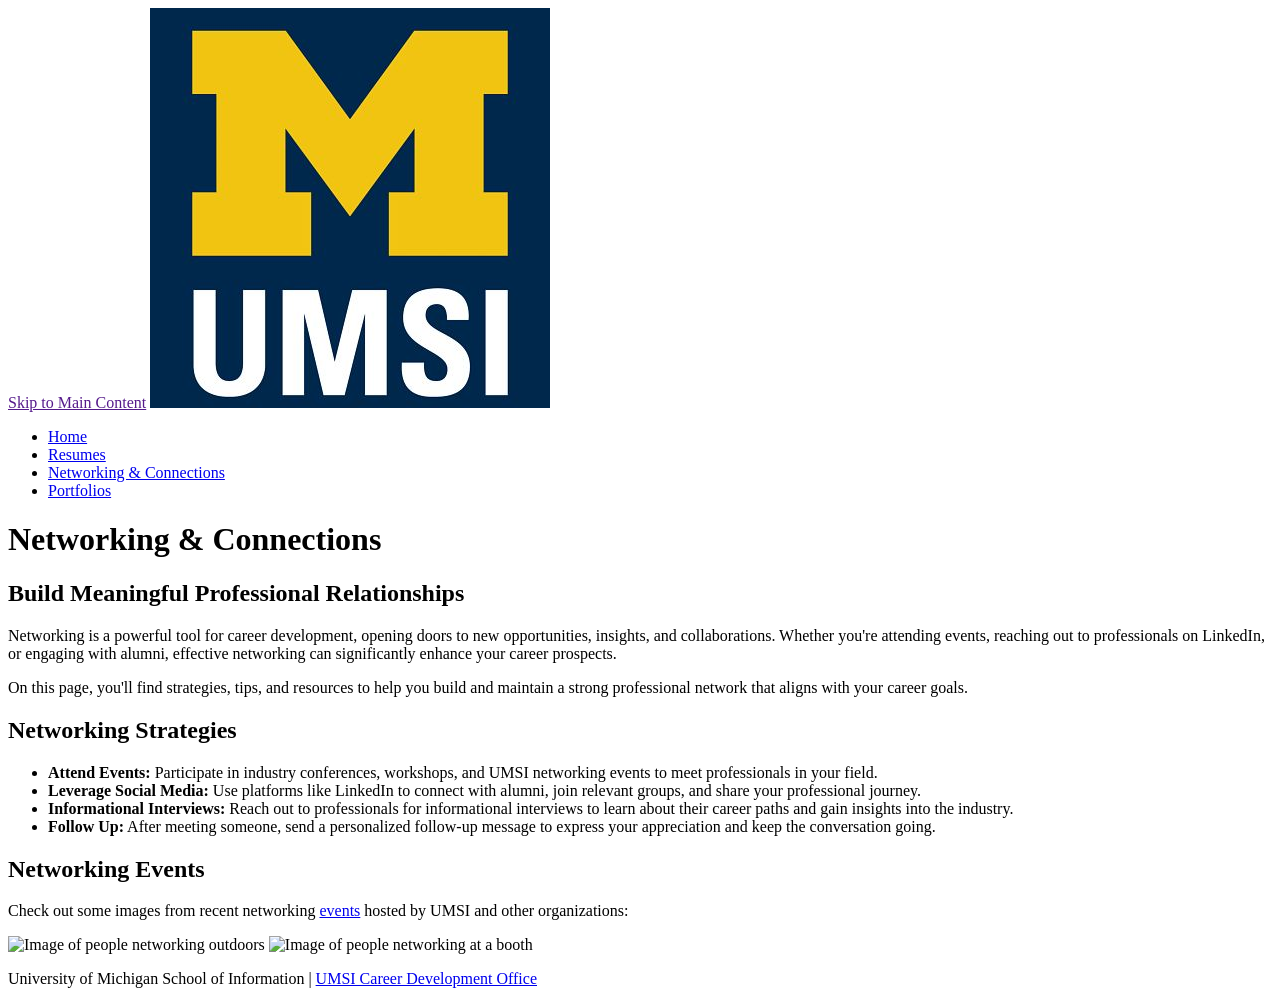
==== networking.html @ 1ca00322 "Add files via upload" ====
<!DOCTYPE html>
<html lang="en">
<head>
    <meta charset="UTF-8">
    <meta name="viewport" content="width=device-width, initial-scale=1.0">
    <title>Networking & Connections</title>
</head>
<body>
  <header>
  <a href = "">Skip to Main Content</a>
        <img src="images/UMSI_signature_vertical_informal_solidblue.jpg" alt="UMSI Logo">
        <nav>
            <ul>
                <li><a href = "index.html">Home</a></li>
                <li><a href = "resume.html">Resumes</a></li>
                <li><a href = "networking.html">Networking & Connections</a></li>
                <li><a href = "portfolios.html">Portfolios</a></li>
            </ul>
        </nav>
    <h1>Networking & Connections</h1>
    </header>    
    <main>
        <section>
            <h2>Build Meaningful Professional Relationships</h2>
            <p>Networking is a powerful tool for career development, opening doors to new opportunities, insights, and collaborations. Whether you're attending events, reaching out to professionals on LinkedIn, or engaging with alumni, effective networking can significantly enhance your career prospects.</p>
            <p>On this page, you'll find strategies, tips, and resources to help you build and maintain a strong professional network that aligns with your career goals.</p>
        </section>
    
        <section>
            <h2>Networking Strategies</h2>
            <ul>
                <li><strong>Attend Events:</strong> Participate in industry conferences, workshops, and UMSI networking events to meet professionals in your field.</li>
                <li><strong>Leverage Social Media:</strong> Use platforms like LinkedIn to connect with alumni, join relevant groups, and share your professional journey.</li>
                <li><strong>Informational Interviews:</strong> Reach out to professionals for informational interviews to learn about their career paths and gain insights into the industry.</li>
                <li><strong>Follow Up:</strong> After meeting someone, send a personalized follow-up message to express your appreciation and keep the conversation going.</li>
            </ul>
        </section>
    
        <section>
            <h2>Networking Events</h2>
            <p>Check out some images from recent networking <a href = "https://www.si.umich.edu/about-umsi/events">events</a> hosted by UMSI and other organizations:</p>
            <img src="images/MCOMMONS-Earthfest2025-4.jpg" width = 250 alt="Image of people networking outdoors">
            <img src="images/MCOMMONS-Earthfest2025-3.jpg" width = 250 alt="Image of people networking at a booth">
        </section>

<footer>
    <p>University of Michigan School of Information | <a href="https://umich.instructure.com/courses/137916">UMSI Career Development Office </a></p>
</footer>

</body>
</html>
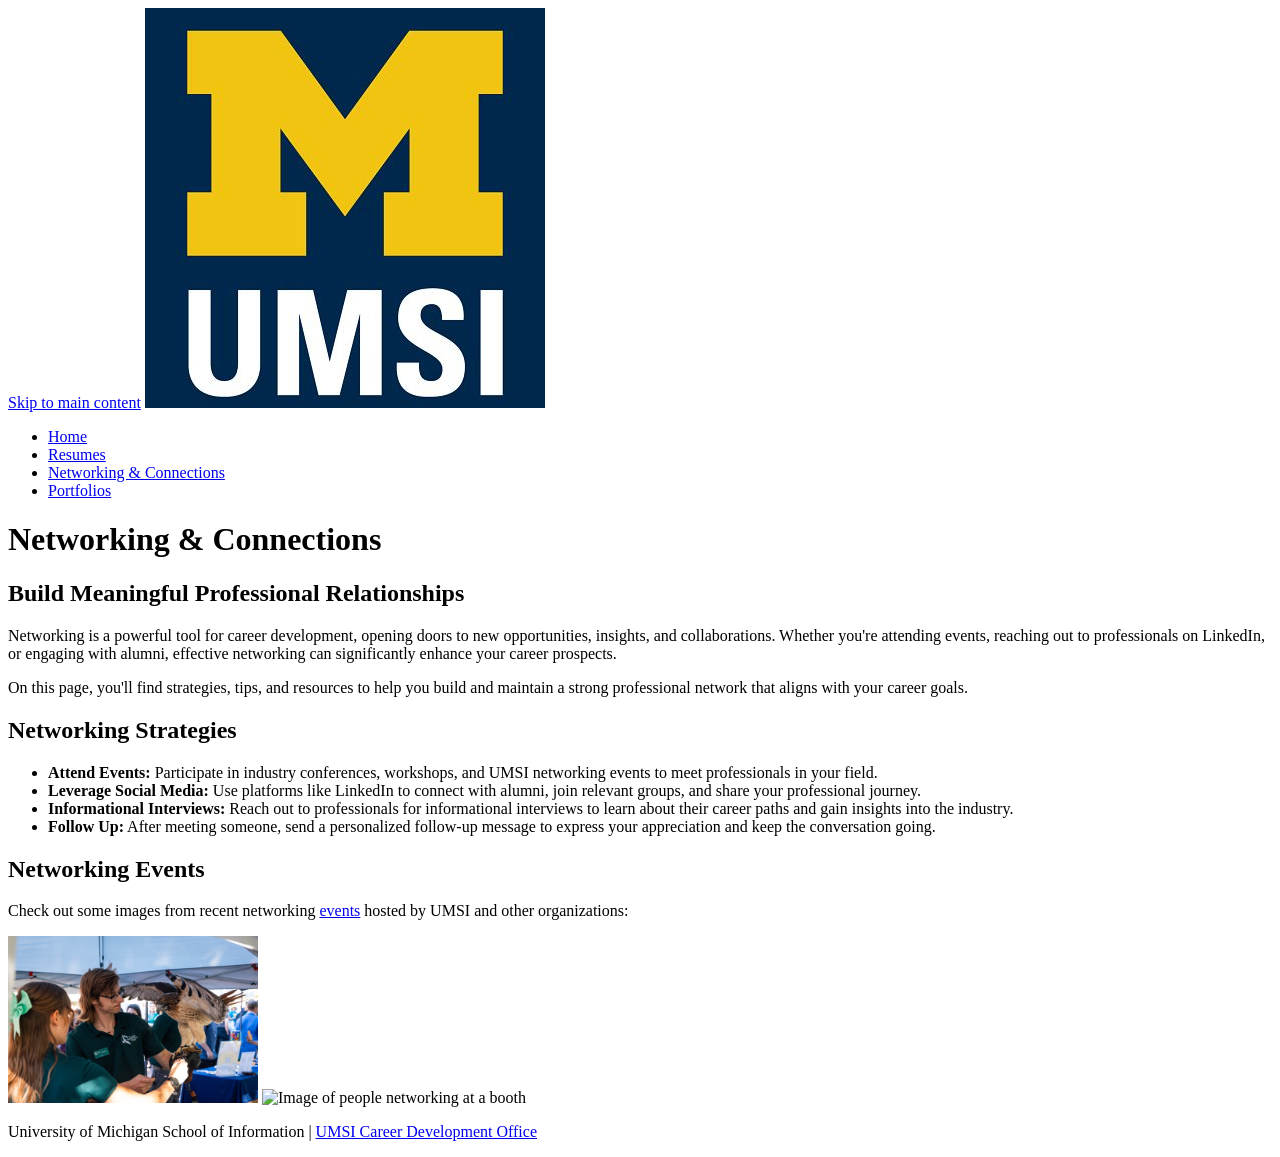
==== commit b0ca72aa: "Updated" ====
--- a/networking.html
+++ b/networking.html
@@ -6,8 +6,8 @@
     <title>Networking & Connections</title>
 </head>
 <body>
-  <header>
-  <a href = "">Skip to Main Content</a>
+    <header>
+        <a href="#maincontent">Skip to main content</a>
         <img src="images/UMSI_signature_vertical_informal_solidblue.jpg" alt="UMSI Logo">
         <nav>
             <ul>
@@ -17,9 +17,10 @@
                 <li><a href = "portfolios.html">Portfolios</a></li>
             </ul>
         </nav>
-    <h1>Networking & Connections</h1>
-    </header>    
-    <main>
+    </header>
+
+    <main id="maincontent">
+        <h1>Networking & Connections</h1>
         <section>
             <h2>Build Meaningful Professional Relationships</h2>
             <p>Networking is a powerful tool for career development, opening doors to new opportunities, insights, and collaborations. Whether you're attending events, reaching out to professionals on LinkedIn, or engaging with alumni, effective networking can significantly enhance your career prospects.</p>
@@ -39,13 +40,14 @@
         <section>
             <h2>Networking Events</h2>
             <p>Check out some images from recent networking <a href = "https://www.si.umich.edu/about-umsi/events">events</a> hosted by UMSI and other organizations:</p>
-            <img src="images/MCOMMONS-Earthfest2025-4.jpg" width = 250 alt="Image of people networking outdoors">
+            <img src="images/MCOMMONS-Earthfest2025-3 Medium.jpeg" width = 250 alt="Image of people networking outdoors">
             <img src="images/MCOMMONS-Earthfest2025-3.jpg" width = 250 alt="Image of people networking at a booth">
         </section>
 
-<footer>
-    <p>University of Michigan School of Information | <a href="https://umich.instructure.com/courses/137916">UMSI Career Development Office </a></p>
-</footer>
+    </main>
 
+    <footer>
+        <p>University of Michigan School of Information | <a href="https://umich.instructure.com/courses/137916">UMSI Career Development Office </a></p>
+    </footer>
 </body>
 </html>
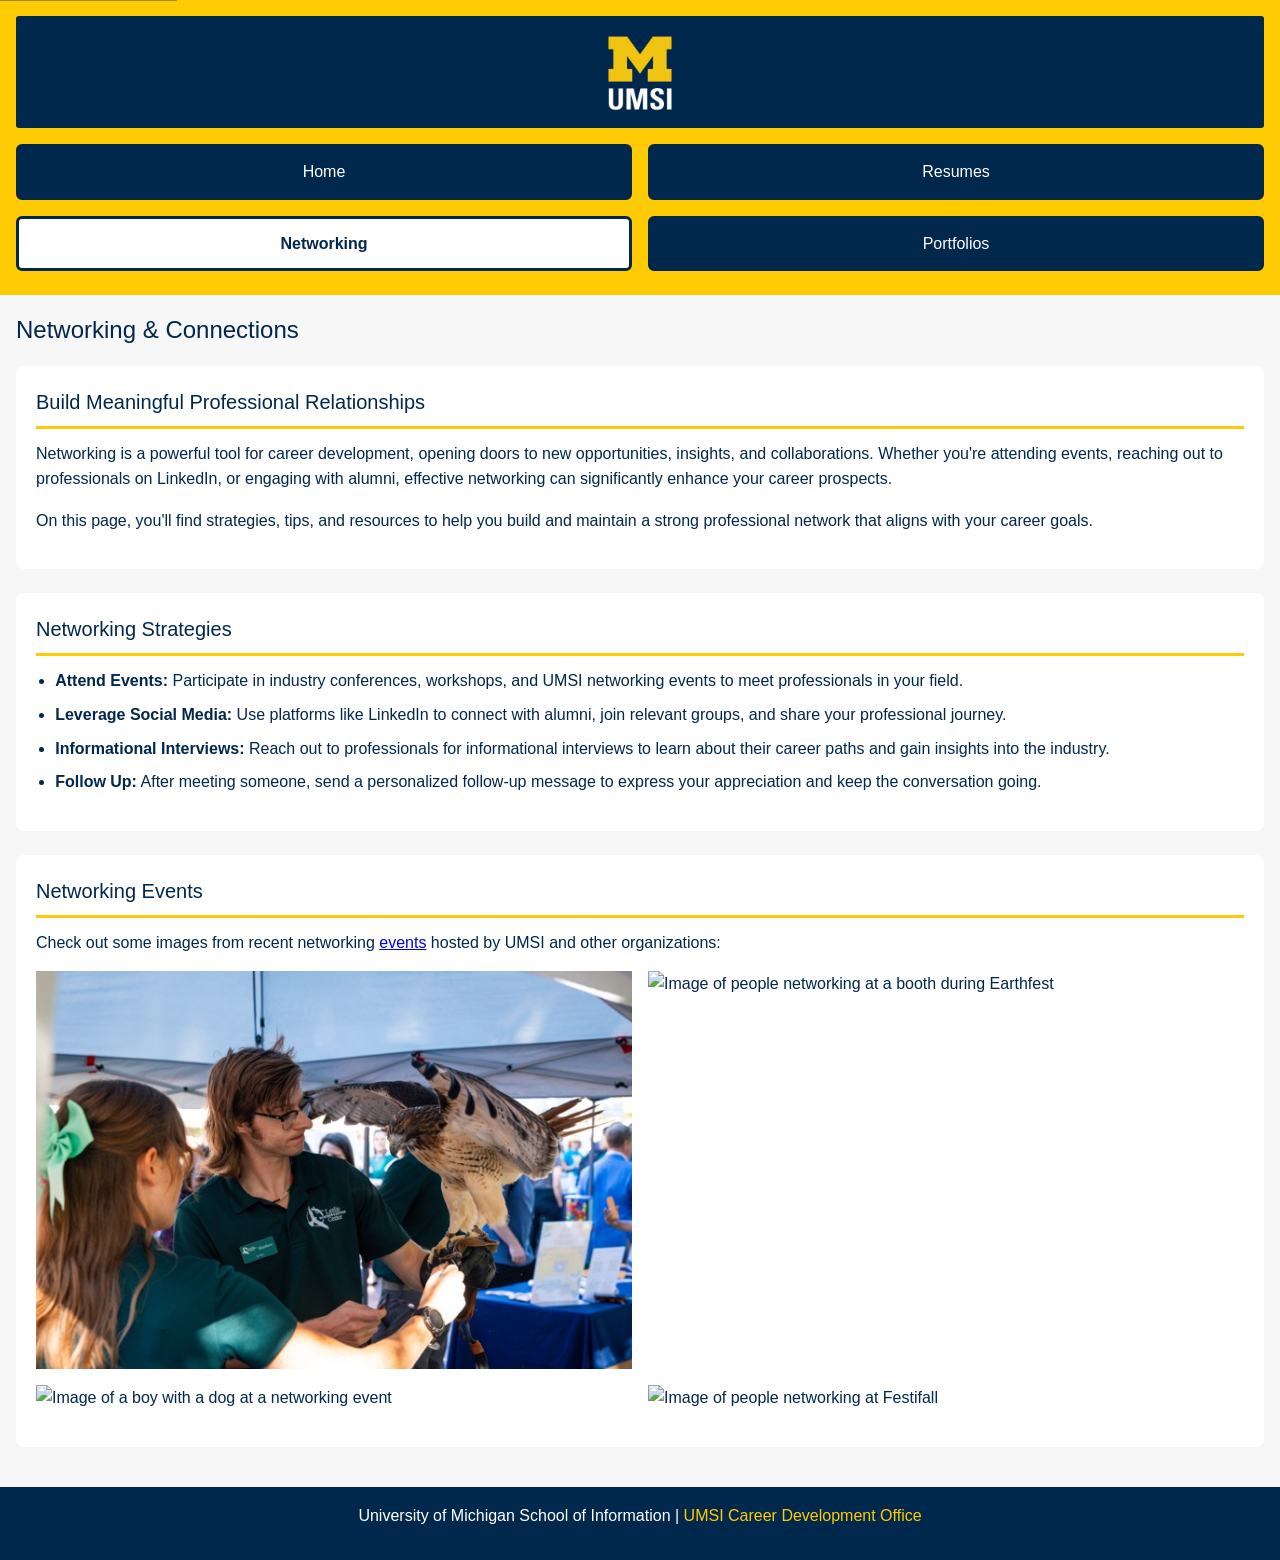
==== commit 7bf52e3d: "deliverable 2, attempt 1" ====
--- a/networking.html
+++ b/networking.html
@@ -4,20 +4,24 @@
     <meta charset="UTF-8">
     <meta name="viewport" content="width=device-width, initial-scale=1.0">
     <title>Networking & Connections</title>
+    <link rel="stylesheet" href="css/html5reset.css">
+    <link rel="stylesheet" href="css/style.css">
 </head>
 <body>
-    <header>
-        <a href="#maincontent">Skip to main content</a>
+  <header>
+      <a href="#maincontent" class="skip-link">Skip to main content</a>
+      <div class="logo">
         <img src="images/UMSI_signature_vertical_informal_solidblue.jpg" alt="UMSI Logo">
-        <nav>
-            <ul>
-                <li><a href = "index.html">Home</a></li>
-                <li><a href = "resume.html">Resumes</a></li>
-                <li><a href = "networking.html">Networking & Connections</a></li>
-                <li><a href = "portfolios.html">Portfolios</a></li>
-            </ul>
-        </nav>
-    </header>
+      </div>
+      <nav>
+          <ul>
+              <li><a href="index.html">Home</a></li>
+              <li><a href = "resume.html">Resumes</a></li>
+              <li><a href = "networking.html" class="active" aria-current="page">Networking</a></li>
+              <li><a href = "portfolios.html">Portfolios</a></li> 
+          </ul>
+      </nav>
+  </header>
 
     <main id="maincontent">
         <h1>Networking & Connections</h1>
@@ -40,8 +44,12 @@
         <section>
             <h2>Networking Events</h2>
             <p>Check out some images from recent networking <a href = "https://www.si.umich.edu/about-umsi/events">events</a> hosted by UMSI and other organizations:</p>
-            <img src="images/MCOMMONS-Earthfest2025-3 Medium.jpeg" width = 250 alt="Image of people networking outdoors">
-            <img src="images/MCOMMONS-Earthfest2025-3.jpg" width = 250 alt="Image of people networking at a booth">
+            <div class="networking-images">
+                <img src="images/MCOMMONS-Earthfest2025-3Medium.jpeg" alt="Image of people networking outdoors">
+                <img src="images/MCOMMONS-Earthfest2025-4.jpg" alt="Image of people networking at a booth during Earthfest">
+                <img src="images/MCOMMONS 4B3A6947.jpg" alt="Image of a boy with a dog at a networking event">
+                <img src="images/MCOMMONS-Festifall202501935.jpg" alt="Image of people networking at Festifall">
+            </div>
         </section>
 
     </main>
--- a/css/style.css
+++ b/css/style.css
@@ -0,0 +1,278 @@
+/* =========================
+   global styles
+========================= */
+body {
+  font-family: Montserrat, sans-serif;
+  background-color: #f7f7f7;
+  color: #00274C;
+  line-height: 1.6;
+}
+
+main {
+  padding: 1rem;
+}
+
+h1 {
+  font-size: 1.5rem;
+  margin-bottom: 1rem;
+}
+
+h2 {
+  font-size: 1.25rem;
+  margin-bottom: 0.75rem;
+  padding-bottom: 0.5rem;
+  border-bottom: 3px solid #FFCB05;
+}
+
+h3 {
+  font-size: 1.1rem;
+  margin-bottom: 0.5rem;
+}
+
+p {
+  margin-bottom: 1rem;
+}
+
+section {
+  background: white;
+  padding: 1.25rem;
+  margin-bottom: 1.5rem;
+  border-radius: 8px;
+}
+
+img {
+  width: 100%;
+  height: auto;
+  display: block;
+  margin-bottom: 1rem;
+}
+
+iframe {
+  width: 100%;
+  aspect-ratio: 16 / 9; /* maintains 16:9 aspect ratio as suggested by github copilot */
+  border: none;
+  margin-top: 1rem;
+}
+
+a:focus {
+  outline: 3px solid #FFCB05;
+  outline-offset: 2px;
+}
+
+/* =========================
+   header
+========================= */
+
+header {
+  background-color: #FFCB05;
+  padding: 1rem;
+  display: grid;
+  gap: 1rem;
+  position: relative;
+}
+
+.logo img {
+  max-width: 80px; 
+  height: auto;
+  margin: 0 auto; /* centers the logo horizontally */
+}
+
+.logo { /* added a background and padding to the logo to make it more visible */
+  background: #00274C;
+  padding: 1rem 0;
+  text-align: center;
+  width: 100%;
+  border-radius: 3px;
+}
+
+/* =========================
+   skip link
+========================= */
+
+.skip-link {
+  position: absolute;
+  top: 0;
+  left: 0;
+  transform: translateY(-100%); /* hide off-screen -- learned about from https://developer.mozilla.org/en-US/docs/Web/CSS/Reference/Values/transform-function/translateY */
+  background: #00274C;
+  color: white;
+  padding: 0.5rem 1rem;
+  text-decoration: none;
+  z-index: 1000;
+}
+
+.skip-link:focus {
+  transform: translateY(0); /* move back on-screen when focused */
+  outline: 3px solid white;
+}
+
+/* =========================
+   navigation
+========================= */
+
+nav ul {
+  display: grid;
+  grid-template-columns: repeat(2, 1fr);
+  gap: 0.5rem 1rem;
+  list-style: none;
+  padding: 0;
+  margin: 0;
+}
+
+nav a {
+  display: block;
+  background: #00274C;
+  color: white;
+  text-decoration: none;
+  padding: 0.75rem;
+  text-align: center;
+  border-radius: 6px;
+  font-size: 1rem;
+  font-weight: 500;
+  border: 3px solid #00274C; /* added so the active button isnt larger than other buttons*/
+}
+
+nav a:focus {
+  outline: 3px solid white;
+  outline-offset: 2px;
+}
+
+.active {
+  background-color: white;
+  color: #00274C;
+  font-weight: bold;
+  border: 3px solid #00274C;
+}
+
+/* =========================
+   lists
+========================= */
+
+ul {
+  padding-left: 1.2rem;
+  margin-bottom: 1rem;
+  list-style-type: disc;
+}
+
+li {
+  margin-bottom: 0.5rem;
+}
+
+li strong {
+  font-weight: bold;
+}
+
+/* =========================
+    homepage content
+========================= */
+
+/* start here section */
+.start {
+  display: grid;
+}
+
+.start ul {
+  display: grid;
+  grid-template-columns: 1fr 1fr;
+  gap: 1.5rem 0.5rem;
+  list-style-type: none;
+  padding: 0;
+  margin-bottom: 1rem;
+}
+
+.start li a {
+  display: flex;
+  align-items: center;
+  height: 100%; /* makes the entire area of the list item filled */
+  background: #f2f2f2; /* light gray background for better contrast with the blue border */
+  padding: 0.5rem;
+  border: 1px solid #ddd;
+  border-left: 5px solid #00274C;
+  border-radius: 4px;
+  text-decoration: none;
+  color: #00274C;
+}
+
+/* resources section (also used in resume and portfolio page)*/
+.resources ul {
+  display: grid;
+  list-style: none;
+  padding: 0;
+  grid-template-columns: 1fr 1fr;
+  gap: 1.5rem 0.5rem;
+}
+
+.resources li:nth-child(odd):last-child { /* if there is an odd number of items, make the last one span both columns, recieved help from github copilot to make this work*/
+  grid-column: span 2;
+} 
+
+.resources li a {
+  display: flex;
+  align-items: center;
+  background: white;
+  height: 100%;
+  padding: 0.5rem;
+  border: 1px solid #ddd;
+  border-left: 6px solid #FFCB05;
+  border-radius: 6px;
+  text-decoration: none;
+  color: #00274C;
+}
+
+/* =========================
+    networking page content
+========================= */
+.networking-images {
+  display: grid;
+  gap: 1rem;
+  grid-template-columns: 1fr 1fr;
+  justify-content: center;
+  margin-bottom: 1rem;
+}
+
+.networking-images img {
+  width: 100%;
+  height: auto;
+  display: block;
+  margin-bottom: 0;
+}
+
+/* =========================
+    portfolio page content
+========================= */
+.portfolio-section img {
+  width: 100%;
+  height: auto;
+  display: block;
+}
+
+/* =========================
+    resume page content
+========================= */
+
+/* steps section */
+ol {
+  padding-left: 1.5rem;
+  list-style-type: decimal;
+  margin-bottom: 1rem;
+}
+
+ol li {
+  margin-bottom: 0.75rem;
+}
+
+/* =========================
+   footer
+========================= */
+
+footer {
+  background: #00274C;
+  color: white;
+  padding: 1rem;
+  text-align: center;
+}
+
+footer a {
+  color: #FFCB05;
+  text-decoration: none;
+}
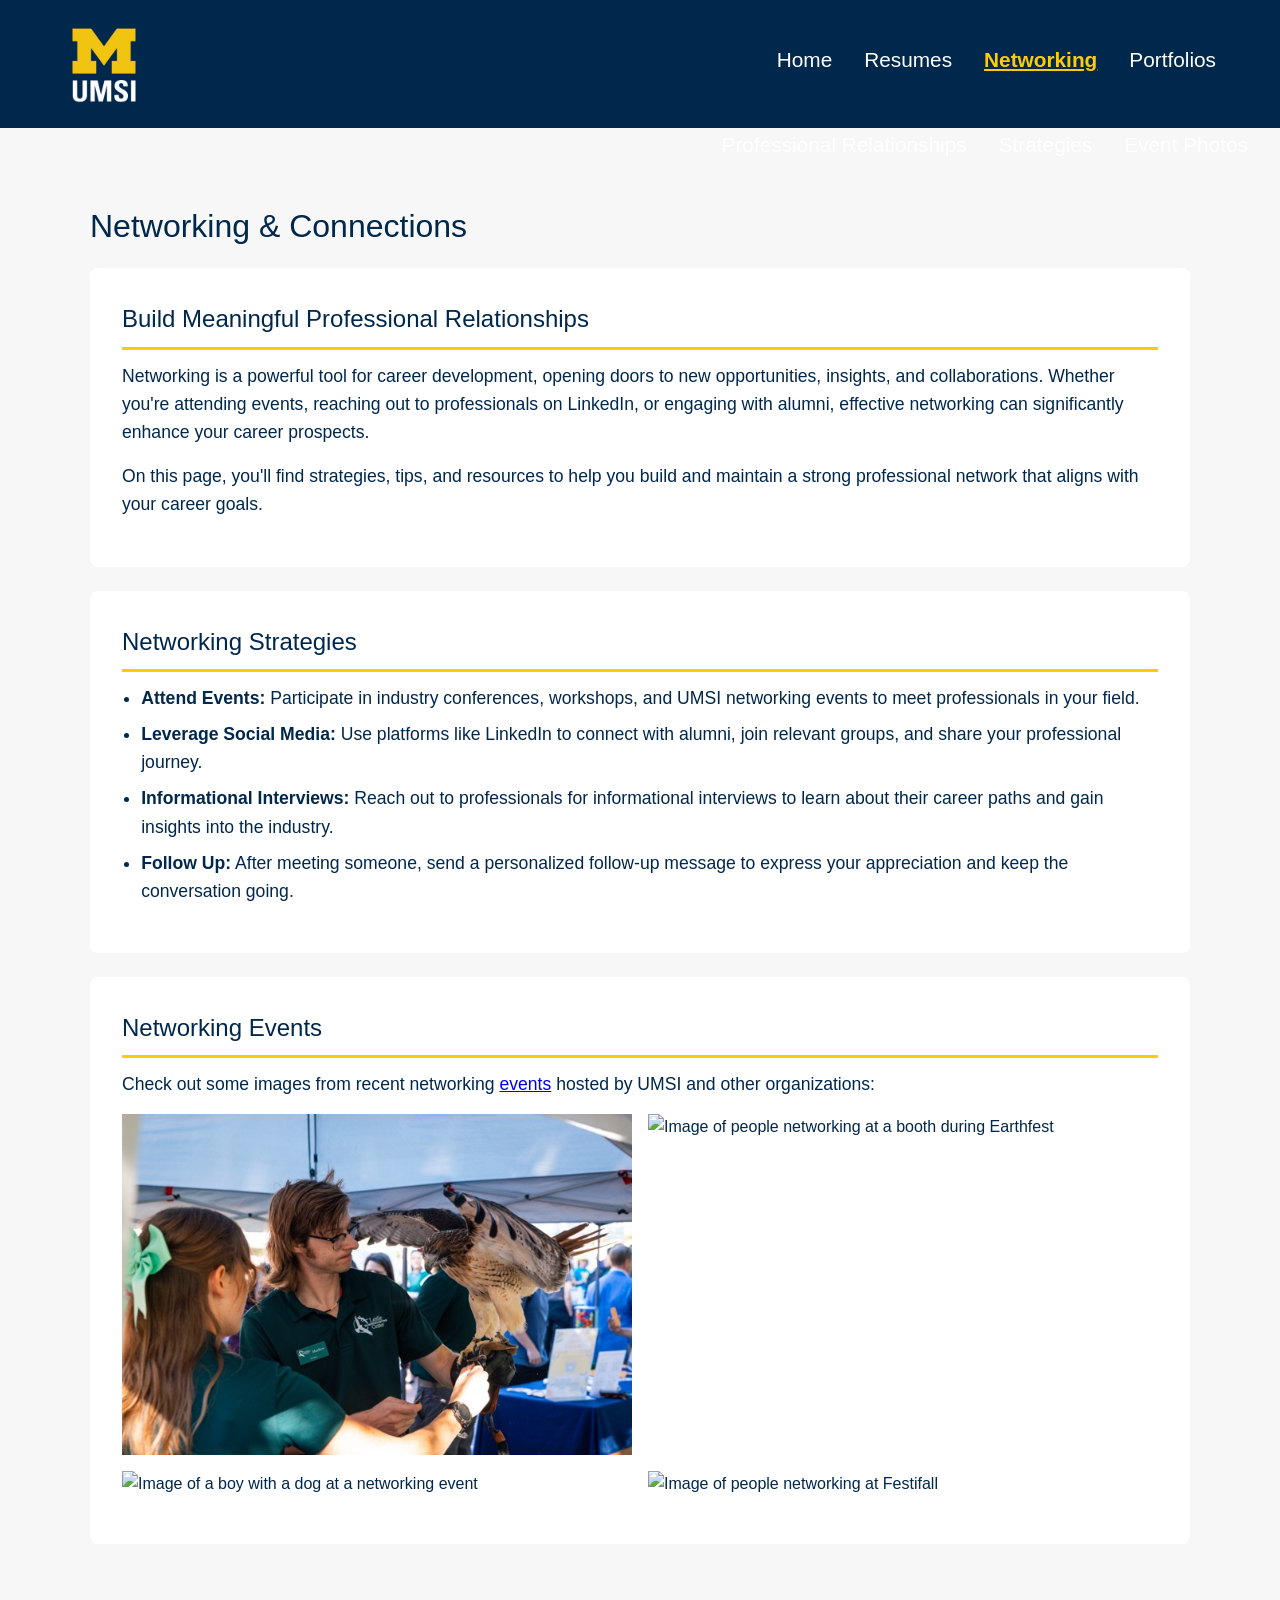
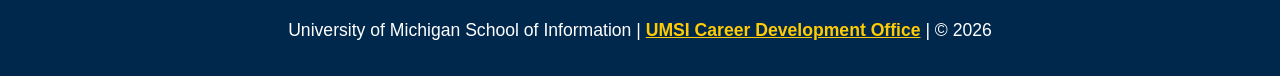
==== commit a8c5f80d: "deliverable 3, 1" ====
--- a/networking.html
+++ b/networking.html
@@ -8,54 +8,73 @@
     <link rel="stylesheet" href="css/style.css">
 </head>
 <body>
-  <header>
-      <a href="#maincontent" class="skip-link">Skip to main content</a>
-      <div class="logo">
-        <img src="images/UMSI_signature_vertical_informal_solidblue.jpg" alt="UMSI Logo">
-      </div>
-      <nav>
-          <ul>
-              <li><a href="index.html">Home</a></li>
-              <li><a href = "resume.html">Resumes</a></li>
-              <li><a href = "networking.html" class="active" aria-current="page">Networking</a></li>
-              <li><a href = "portfolios.html">Portfolios</a></li> 
-          </ul>
-      </nav>
-  </header>
+    <header>
+        <a href="#maincontent" class="skip-link">Skip to main content</a>
+        <div class="logo">
+            <img src="images/UMSI_signature_vertical_informal_solidblue.jpg" alt="UMSI Logo">
+        </div>
+        <nav aria-label="Main site navigation">
+            <ul>
+                <li><a href="index.html">Home</a></li>
+                <li><a href = "resume.html">Resumes</a></li>
+                <li><a href = "networking.html" class="active" aria-current="page">Networking</a></li>
+                <li><a href = "portfolios.html">Portfolios</a></li> 
+            </ul>
+        </nav>
+    </header>
 
-    <main id="maincontent">
-        <h1>Networking & Connections</h1>
-        <section>
-            <h2>Build Meaningful Professional Relationships</h2>
-            <p>Networking is a powerful tool for career development, opening doors to new opportunities, insights, and collaborations. Whether you're attending events, reaching out to professionals on LinkedIn, or engaging with alumni, effective networking can significantly enhance your career prospects.</p>
-            <p>On this page, you'll find strategies, tips, and resources to help you build and maintain a strong professional network that aligns with your career goals.</p>
-        </section>
-    
-        <section>
-            <h2>Networking Strategies</h2>
+    <div class="desktop-layout">
+        <aside class="sidebar">
+        <nav class="navside" aria-label="Sidebar navigation">
             <ul>
-                <li><strong>Attend Events:</strong> Participate in industry conferences, workshops, and UMSI networking events to meet professionals in your field.</li>
-                <li><strong>Leverage Social Media:</strong> Use platforms like LinkedIn to connect with alumni, join relevant groups, and share your professional journey.</li>
-                <li><strong>Informational Interviews:</strong> Reach out to professionals for informational interviews to learn about their career paths and gain insights into the industry.</li>
-                <li><strong>Follow Up:</strong> After meeting someone, send a personalized follow-up message to express your appreciation and keep the conversation going.</li>
+            <li><a href="#relationships">Professional Relationships</a></li>
+            <li><a href="#strategies">Strategies</a></li>
+            <li><a href="#events">Event Photos</a></li>
             </ul>
-        </section>
-    
-        <section>
-            <h2>Networking Events</h2>
-            <p>Check out some images from recent networking <a href = "https://www.si.umich.edu/about-umsi/events">events</a> hosted by UMSI and other organizations:</p>
-            <div class="networking-images">
-                <img src="images/MCOMMONS-Earthfest2025-3Medium.jpeg" alt="Image of people networking outdoors">
-                <img src="images/MCOMMONS-Earthfest2025-4.jpg" alt="Image of people networking at a booth during Earthfest">
-                <img src="images/MCOMMONS 4B3A6947.jpg" alt="Image of a boy with a dog at a networking event">
-                <img src="images/MCOMMONS-Festifall202501935.jpg" alt="Image of people networking at Festifall">
-            </div>
-        </section>
+        </nav>
+        </aside>
 
-    </main>
+        <main id="maincontent">
+            <h1>Networking & Connections</h1>
+            <section id="relationships">
+                <h2>Build Meaningful Professional Relationships</h2>
+                <p>Networking is a powerful tool for career development, opening doors to new opportunities, insights, and collaborations. Whether you're attending events, reaching out to professionals on LinkedIn, or engaging with alumni, effective networking can significantly enhance your career prospects.</p>
+                <p>On this page, you'll find strategies, tips, and resources to help you build and maintain a strong professional network that aligns with your career goals.</p>
+            </section>
+        
+            <section id="strategies">
+                <h2>Networking Strategies</h2>
+                <ul>
+                    <li><strong>Attend Events:</strong> Participate in industry conferences, workshops, and UMSI networking events to meet professionals in your field.</li>
+                    <li><strong>Leverage Social Media:</strong> Use platforms like LinkedIn to connect with alumni, join relevant groups, and share your professional journey.</li>
+                    <li><strong>Informational Interviews:</strong> Reach out to professionals for informational interviews to learn about their career paths and gain insights into the industry.</li>
+                    <li><strong>Follow Up:</strong> After meeting someone, send a personalized follow-up message to express your appreciation and keep the conversation going.</li>
+                </ul>
+            </section>
+        
+            <section id="events">
+                <h2>Networking Events</h2>
+                <p>Check out some images from recent networking <a href = "https://www.si.umich.edu/about-umsi/events">events</a> hosted by UMSI and other organizations:</p>
+                <div class="networking-images">
+                    <img src="images/MCOMMONS-Earthfest2025-3Medium.jpeg" alt="Image of people networking outdoors">
+                    <img src="images/MCOMMONS-Earthfest2025-4.jpg" alt="Image of people networking at a booth during Earthfest">
+                    <img src="images/MCOMMONS 4B3A6947.jpg" alt="Image of a boy with a dog at a networking event">
+                    <img src="images/MCOMMONS-Festifall202501935.jpg" alt="Image of people networking at Festifall">
+                </div>
+            </section>
+
+        </main>
+    </div>
 
     <footer>
-        <p>University of Michigan School of Information | <a href="https://umich.instructure.com/courses/137916">UMSI Career Development Office </a></p>
+        <p>
+        University of Michigan School of Information |
+        <a href="https://umich.instructure.com/courses/137916">UMSI Career Development Office</a>
+        | © <span id="year"></span>
+        </p>
+        <script>
+        document.getElementById("year").textContent = new Date().getFullYear();
+        </script>
     </footer>
 </body>
 </html>
--- a/css/style.css
+++ b/css/style.css
@@ -6,6 +6,11 @@
   background-color: #f7f7f7;
   color: #00274C;
   line-height: 1.6;
+  font-size: 1rem; /* base is 16px */
+}
+
+p {
+  margin-bottom: 1rem;
 }
 
 main {
@@ -29,10 +34,6 @@
   margin-bottom: 0.5rem;
 }
 
-p {
-  margin-bottom: 1rem;
-}
-
 section {
   background: white;
   padding: 1.25rem;
@@ -57,6 +58,12 @@
 a:focus {
   outline: 3px solid #FFCB05;
   outline-offset: 2px;
+}
+
+nav a,
+.resources li a,
+section {
+  transition: all 0.2s ease; /* added a transition for smoother hover effects, help from copilot */
 }
 
 /* =========================
@@ -132,6 +139,12 @@
   border: 3px solid #00274C; /* added so the active button isnt larger than other buttons*/
 }
 
+nav a:hover {
+  background-color: #FFCB05;
+  color: #00274C;
+  border: 3px solid #FFCB05;
+}
+
 nav a:focus {
   outline: 3px solid white;
   outline-offset: 2px;
@@ -166,34 +179,7 @@
     homepage content
 ========================= */
 
-/* start here section */
-.start {
-  display: grid;
-}
-
-.start ul {
-  display: grid;
-  grid-template-columns: 1fr 1fr;
-  gap: 1.5rem 0.5rem;
-  list-style-type: none;
-  padding: 0;
-  margin-bottom: 1rem;
-}
-
-.start li a {
-  display: flex;
-  align-items: center;
-  height: 100%; /* makes the entire area of the list item filled */
-  background: #f2f2f2; /* light gray background for better contrast with the blue border */
-  padding: 0.5rem;
-  border: 1px solid #ddd;
-  border-left: 5px solid #00274C;
-  border-radius: 4px;
-  text-decoration: none;
-  color: #00274C;
-}
-
-/* resources section (also used in resume and portfolio page)*/
+/* resources section (also used in "start" section,resume page, and portfolio page)*/
 .resources ul {
   display: grid;
   list-style: none;
@@ -219,6 +205,12 @@
   color: #00274C;
 }
 
+.resources li a:hover { /* added a hover effect to the resource links to make them more interactive, help from copilot */
+  transform: translateY(-3px);
+  box-shadow: 0 4px 10px rgba(0,0,0,0.1);
+  border-left: 6px solid #00274C;
+}
+
 /* =========================
     networking page content
 ========================= */
@@ -274,5 +266,148 @@
 
 footer a {
   color: #FFCB05;
-  text-decoration: none;
+  text-decoration: underline;
+  font-weight: bold;
+}
+
+footer a:hover {
+  color: white;
+}
+
+/* ========================
+    TABLET / DESKTOP BREAKPOINT
+=========================*/
+
+@media (min-width: 768px) {
+
+  p {
+    font-size: 1.1rem;
+  }
+
+  li{
+    font-size: 1.1rem;
+  }
+
+  a{
+    font-size: 1.1rem;
+    transition: all 0.2s ease; /* added a transition for smoother hover effect, help from copilot */
+  }
+
+  a:hover {
+    transform: translateY(-2px); /* added a lift on hover for better interactivity, help from copilot */
+    text-decoration: underline;
+  }
+  
+  main {
+    max-width: 1100px;
+    margin: 0 auto;
+    padding: 2rem;
+  }
+
+  header {
+    grid-template-columns: 150px 1fr;
+    align-items: center;
+    background-color: #00274C;
+    padding: 1.5rem 4rem;
+  }
+  
+  .logo img {
+    margin: 0;
+  }
+
+  .logo {
+    padding: 0 0 0 0;
+    text-align: center;
+    border-radius: 0;
+  }
+
+  nav ul {
+    grid-template-columns: repeat(4, auto);
+    justify-content: end;
+    gap: 2rem;
+  }
+
+  nav a {
+    background: none; 
+    border: none; 
+    color: white;
+    padding: 0;
+    font-size: 1.3rem;
+  }
+
+  nav a:hover {
+    color: #FFCB05;
+    text-decoration: underline;
+    background: none;
+    border: none;
+  }
+
+  .active {
+    background: none;
+    border: none;
+    color: #FFCB05;
+    font-weight: bold;
+    text-decoration: underline;
+  }
+
+  section {
+    padding: 2rem;
+  }
+
+  h1 {
+    font-size: 2rem;
+  }
+
+  h2 {
+    font-size: 1.5rem;
+  }
+}
+
+/* ========================
+    LARGE DESKTOP-ONLY BREAKPOINT
+=========================*/
+@media (min-width: 1440px) {
+  .desktop-layout {
+    display: grid;
+    grid-template-columns: 0.25fr 1fr 0.25fr;
+    gap: 0.5rem;
+  }
+
+  .sidebar {
+    width: 0.25fr;
+    position: sticky;
+    align-self: start;
+    padding: 1rem;
+  }
+
+  .navside ul {
+    display: block;
+    padding: 1rem;
+    background-color: #00274C;
+    border-radius: 12px;
+  }
+
+  .sidebar {
+    width: 100%;
+    position: sticky;
+    top: 1rem;
+    padding: 1rem;
+    background: #f7f7f7;
+    border-radius: 8px;
+  }
+
+  .sidebar a {
+    text-decoration: none;
+    text-align: left;
+    color: white;
+    display: block;
+    background-color: #003363;
+    padding: 0.5rem;
+  }
+
+  .sidebar a:hover {
+    background-color: #FFCB05;
+    color: #00274C;
+    text-decoration: none;
+  }
 }
